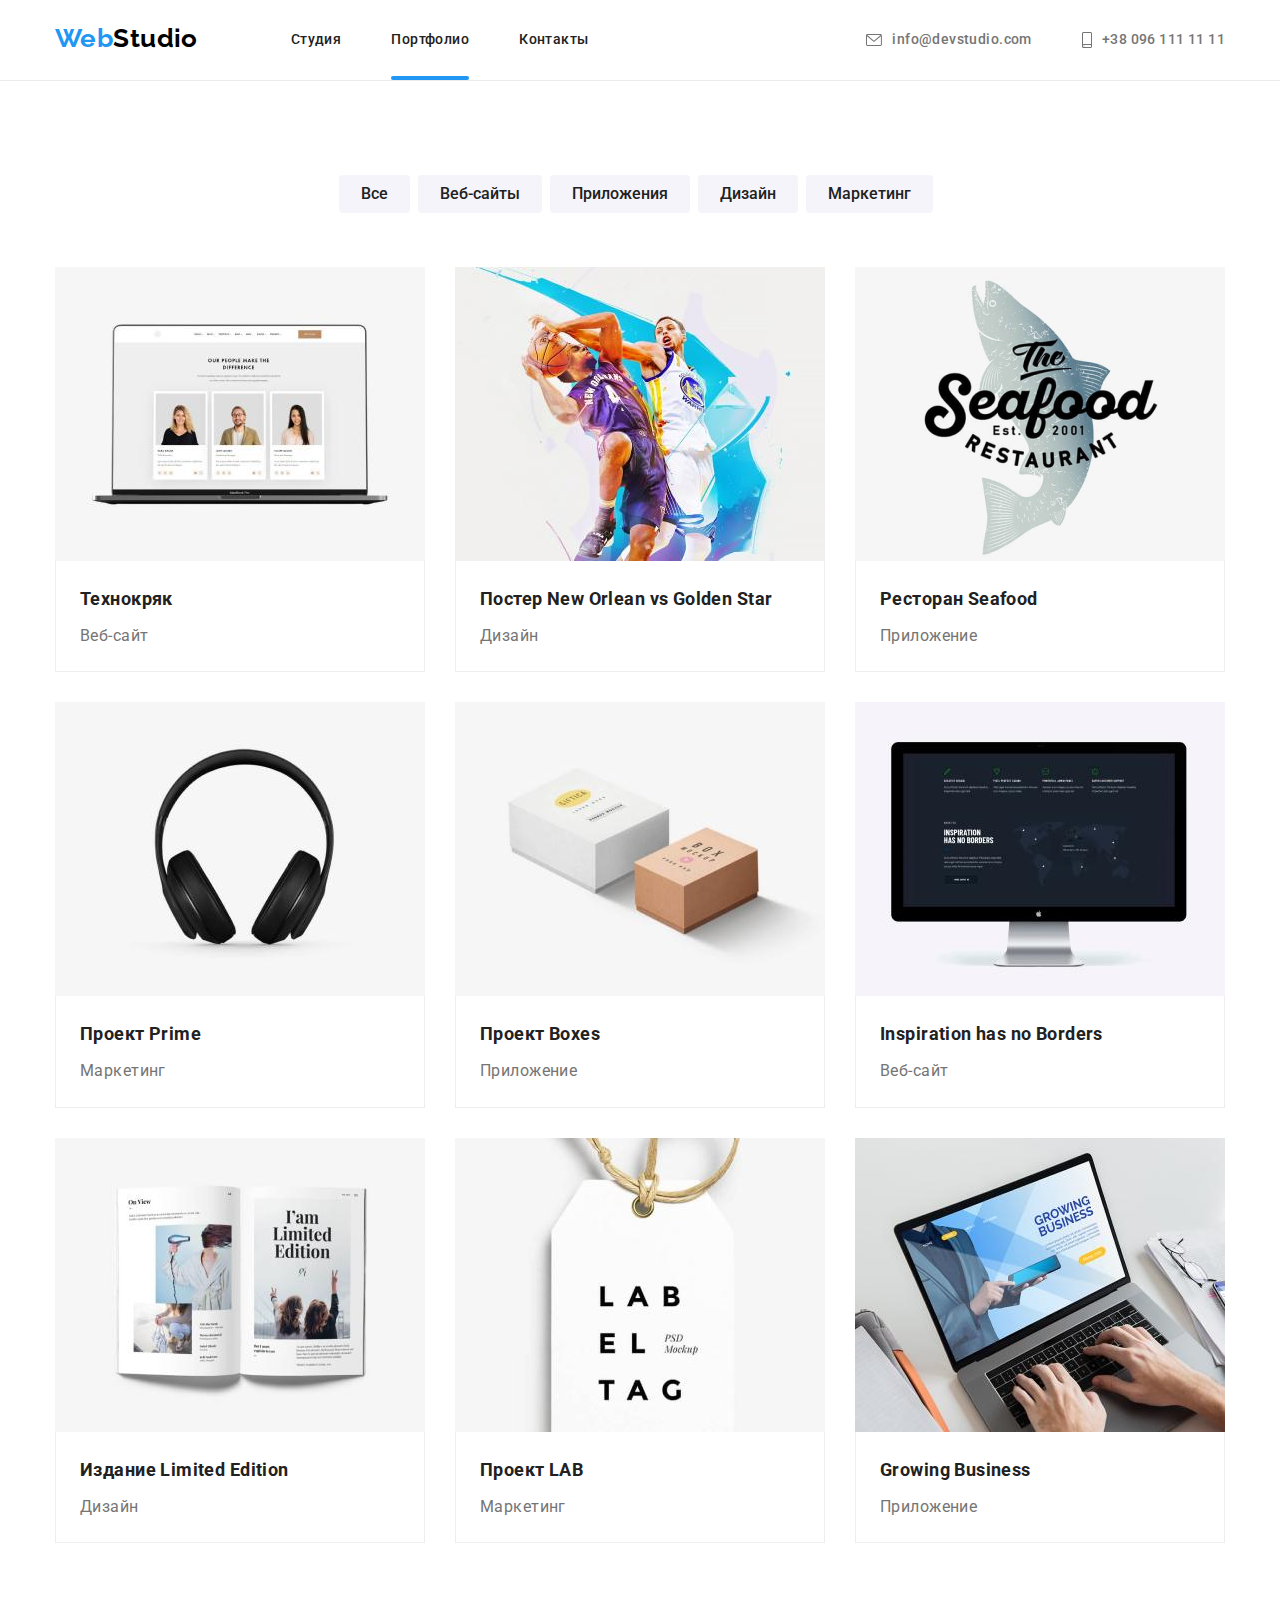
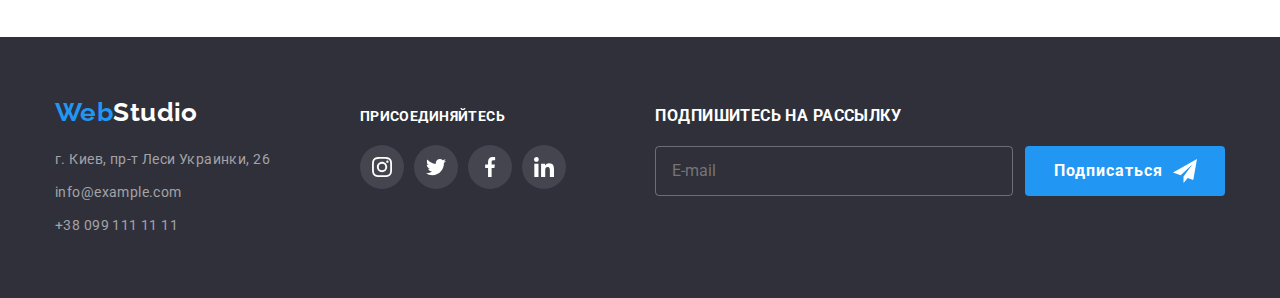
==== portfolio.html @ 9d86557b "файлы с дз 7" ====
<!DOCTYPE html>
<html lang="ru">
<head>
    <meta charset="UTF-8">
    <meta name="viewport" content="width=device-width, initial-scale=1.0">
    <title>Web Studio</title>
    <link
        href="https://fonts.googleapis.com/css2?family=Raleway:wght@700&family=Roboto:wght@400;500;700;900&display=swap"
        rel="stylesheet">
    <link rel="stylesheet" href="./css/modern-normalize.css">
    <link rel="stylesheet" href="./css/main.min.css"> 
</head>
<body>
    <header class="header">
        <div class="container header-container">
            <nav class="header-navigation">
                <a href="./index.html" class="header-logo__web">Web<span class="header-logo__studio">Studio</span></a>
                <ul class="header-nav">
                    <li class="header-nav__item">
                        <a href="./index.html" class="header-nav__link">Студия</a>
                    </li>
                    <li class="header-nav__item">
                        <a href="./portfolio.html" class="header-nav__link active">Портфолио</a>
                    </li>
                    <li class="header-nav__item">
                        <a href="#" class="header-nav__link">Контакты</a>
                    </li>
                </ul>
            </nav>
            <ul class="contacts">
                <li class="contacts__item">
                    <a href="mailto:info@devstudio.com" class="contacts__link">
                        <svg class="contacts__icon-mail" width="16" height="12">
                            <use href="./images/icons.svg#icon-envelope-hover"></use>
                        </svg>
                        info@devstudio.com
                    </a>
                </li>
                <li class="contacts__item">
                    <a href="tel:+380961111111" class="contacts__link">
                        <svg class="contacts__icon-smartphone" width="10" height="16">
                            <use href="./images/icons.svg#icon-smartphone"></use>
                        </svg>
                        +38 096 111 11 11
                    </a>
                </li>  
            </ul>
        </div>
    </header>
    <main>
        <section class="portfolio-section">
            <div class="container">
                <h1 class="visually-hidden">Портфолио</h1>
                <ul class="btn-list">
                    <li class="btn-list__item"><button type="button" class="btn-list__button">Все</button></li>
                    <li class="btn-list__item"><button type="button" class="btn-list__button">Веб-сайты</button></li>
                    <li class="btn-list__item"><button type="button" class="btn-list__button">Приложения</button></li>
                    <li class="btn-list__item"><button type="button" class="btn-list__button">Дизайн</button></li>
                    <li class="btn-list__item"><button type="button" class="btn-list__button">Маркетинг</button></li>
                </ul>
                <ul class="portfolio-list">
                    <li class="portfolio-list__item">
                        <a href="#" class="portfolio-list__link">
                            <div class="portfolio-list__wrap">
                                <img src="./images/tehnokrack.jpg" 
                                alt="Веб-сайт Технокряк"
                                width="370"
                                height="294">
                                <p class="portfolio-list__top-text">Технокряк это современная площадка распространения коронавируса. Компании используют эту платформу для цифрового
                                шпионажа и атак на защищённые сервера конкурентов.</p>
                            </div>
                            <div class="portfolio-list__text-container">
                                <h2 class="portfolio-list__title">Технокряк</h2>
                                <p class="portfolio-list__text">Веб-сайт</p>
                            </div>
                        </a>
                    </li>
                    <li class="portfolio-list__item">
                        <a href="#" class="portfolio-list__link">
                            <div class="portfolio-list__wrap">
                                <img src="./images/poster.jpg" 
                                alt="Постер New Orlean vs Golden Star" 
                                width="370" 
                                height="294">
                                <p class="portfolio-list__top-text">Технокряк это современная площадка распространения коронавируса. Компании используют эту
                                    платформу для цифрового
                                    шпионажа и атак на защищённые сервера конкурентов.</p>
                            </div>
                            <div class="portfolio-list__text-container">
                                <h2 class="portfolio-list__title">Постер New Orlean vs Golden Star</h2>
                                <p class="portfolio-list__text">Дизайн</p>
                            </div>
                        </a>
                    </li>
                    <li class="portfolio-list__item">
                        <a href="#" class="portfolio-list__link">
                            <div class="portfolio-list__wrap">
                                <img src="./images/restaurantseafood.jpg" 
                                alt="Ресторан Seafood" 
                                width="370" 
                                height="294">
                                <p class="portfolio-list__top-text">Технокряк это современная площадка распространения коронавируса. Компании используют эту
                                    платформу для цифрового
                                    шпионажа и атак на защищённые сервера конкурентов.</p>
                            </div>
                            <div class="portfolio-list__text-container">
                                <h2 class="portfolio-list__title">Ресторан Seafood</h2>
                                <p class="portfolio-list__text">Приложение</p>
                            </div>
                        </a>
                    </li>
                    <li class="portfolio-list__item">
                        <a href="#" class="portfolio-list__link">
                            <div class="portfolio-list__wrap">
                                <img src="./images/headset.jpg" 
                                alt="Проект Prime" 
                                width="370" 
                                height="294">
                                <p class="portfolio-list__top-text">Технокряк это современная площадка распространения коронавируса. Компании используют эту
                                    платформу для цифрового
                                    шпионажа и атак на защищённые сервера конкурентов.</p>
                            </div>
                            <div class="portfolio-list__text-container">
                                <h2 class="portfolio-list__title">Проект Prime</h2>
                                <p class="portfolio-list__text">Маркетинг</p>
                            </div>
                        </a>
                    </li>
                    <li class="portfolio-list__item">
                        <a href="#" class="portfolio-list__link">
                            <div class="portfolio-list__wrap">
                                <img src="./images/projectboxes.jpg" 
                                alt="Проект Boxes" 
                                width="370" 
                                height="294">
                                <p class="portfolio-list__top-text">Технокряк это современная площадка распространения коронавируса. Компании используют эту
                                    платформу для цифрового
                                    шпионажа и атак на защищённые сервера конкурентов.</p>
                            </div>
                            <div class="portfolio-list__text-container">
                                <h2 class="portfolio-list__title">Проект Boxes</h2>
                                <p class="portfolio-list__text">Приложение</p>
                            </div>
                        </a>
                    </li>
                    <li class="portfolio-list__item">
                        <a href="#" class="portfolio-list__link">
                            <div class="portfolio-list__wrap">
                                <img src="./images/inspirationhasnoborders.jpg" 
                                alt="Веб-сайт Inspiration has no Borders" 
                                width="370" 
                                height="294">
                                <p class="portfolio-list__top-text">Технокряк это современная площадка распространения коронавируса. Компании используют эту
                                    платформу для цифрового
                                    шпионажа и атак на защищённые сервера конкурентов.</p>
                            </div>
                            <div class="portfolio-list__text-container">
                                <h2 class="portfolio-list__title">Inspiration has no Borders</h2>
                                <p class="portfolio-list__text">Веб-сайт</p>
                            </div>
                        </a>
                    </li>
                    <li class="portfolio-list__item">
                        <a href="#" class="portfolio-list__link">
                            <div class="portfolio-list__wrap">
                                <img src="./images/limitededition.jpg" 
                                alt="Издание Limited Edition" 
                                width="370" 
                                height="294">
                                <p class="portfolio-list__top-text">Технокряк это современная площадка распространения коронавируса. Компании используют эту
                                    платформу для цифрового
                                    шпионажа и атак на защищённые сервера конкурентов.</p>
                            </div>
                            <div class="portfolio-list__text-container">
                                <h2 class="portfolio-list__title">Издание Limited Edition</h2>
                                <p class="portfolio-list__text">Дизайн</p>
                            </div>
                        </a>
                    </li>
                    <li class="portfolio-list__item">
                        <a href="#" class="portfolio-list__link">
                            <div class="portfolio-list__wrap">
                                <img src="./images/projectLAB.jpg" 
                                alt="Проект LAB" 
                                width="370" 
                                height="294">
                                <p class="portfolio-list__top-text">Технокряк это современная площадка распространения коронавируса. Компании используют эту
                                    платформу для цифрового
                                    шпионажа и атак на защищённые сервера конкурентов.</p>
                            </div>
                            <div class="portfolio-list__text-container">
                                <h2 class="portfolio-list__title">Проект LAB</h2>
                                <p class="portfolio-list__text">Маркетинг</p>
                            </div>
                        </a>
                    </li>
                    <li class="portfolio-list__item">
                        <a href="#" class="portfolio-list__link">
                            <div class="portfolio-list__wrap">
                                <img src="./images/growingbuisness.jpg" 
                                alt="Приложение Growing Business" 
                                width="370" 
                                height="294">
                                <p class="portfolio-list__top-text">Технокряк это современная площадка распространения коронавируса. Компании используют эту
                                    платформу для цифрового
                                    шпионажа и атак на защищённые сервера конкурентов.</p>
                            </div>
                            <div class="portfolio-list__text-container">
                                <h2 class="portfolio-list__title">Growing Business</h2>
                                <p class="portfolio-list__text">Приложение</p>
                            </div>
                        </a>
                    </li>
                </ul>
            </div>
        </section>
    </main>
    <footer class="footer">
        <div class="container footer-container-main">
            <div class="footer-container">  
                <a href="./index.html" class="footer-logo__web">Web<span class="footer-logo__studio">Studio</span></a>
                <address>
                    <ul class="footer-list address-list">
                        <li class="address-list__item"><a href="#" class="address-list__link">г. Киев, пр-т Леси Украинки, 26</a></li>
                        <li class="address-list__item"><a href="mailto:info@example.com" class="address-list__link">info@example.com</a></li>
                        <li class="address-list__item"><a href="tel:+380991111111" class="address-list__link">+38 099 111 11 11</a></li>
                    </ul>
                </address>
            </div>
            <div class="join-container">
                <h2 class="join-container__title">ПРИСОЕДИНЯЙТЕСЬ</h2>
                <ul class="join-container__list join-list">
                    <li class="join-list__item">
                        <a href="#" class="join-list__link">
                        <svg class="join-list__icon" width="20" height="20">
                            <use href="./images/icons.svg#icon-instagram"></use>
                        </svg>
                        </a>
                    </li>
                    <li class="join-list__item">
                        <a href="#" class="join-list__link">
                            <svg class="join-list__icon" width="20" height="20">
                                <use href="./images/icons.svg#icon-twitter"></use>
                            </svg>
                        </a>
                    </li>
                    <li class="join-list__item">
                        <a href="#" class="join-list__link">
                            <svg class="join-list__icon" width="20" height="20">
                                <use href="./images/icons.svg#icon-facebook"></use>
                            </svg>
                        </a>
                    </li>
                    <li class="join-list__item">
                        <a href="#" class="join-list__link">
                            <svg class="join-list__icon" width="20" height="20">
                                <use href="./images/icons.svg#icon-linkedin"></use>
                            </svg>
                        </a>
                    </li>
                </ul>
            </div>
            <div class="subscribe-container">
                <h3 class="subscribe-container__text">Подпишитесь на рассылку</h3>
                <div class="subscribe-container__form">
                    <form
                    action="#"
                    class="subscribe-form""
                    >
                        <label for="follow"></label>
                        <input type="text"
                        class="subscribe-form__input"
                        id="follow"
                        placeholder="E-mail"
                        />
                        <button type="submit" class="subscribe-form__button">Подписаться
                            <svg class="subscribe-form__icon" width="24" height="24">
                                <use href="./images/icons.svg#icon-send"></use>
                            </svg>
                        </button>
                    </form>
                </div>
            </div>
        </div>
    </footer>
</body>
</html>
---- css/main.min.css ----
h1,h2,h3,h4,h5,h6,p{margin:0}ul{list-style:none;padding-left:0;margin:0}img{display:block;max-width:100%}button{cursor:pointer;font-family:inherit}body{max-width:1600px;font-family:"Roboto", sans-serif;font-size:14px;background-color:var(--background-color);color:var(--text-color);letter-spacing:0.03em}.container{width:1200px;margin-left:auto;margin-right:auto;padding-right:15px;padding-left:15px}:root{--text-color: #212121;--logo-color: #2196f3;--nav-hover-color: #2196f3;--title-color: #ffffff;--background-color: #ffffff;--our-team-background-color: #f5f4fa;--contacts-color: #757575;--headerlogo-color: #000000;--hero-background-color: #2f303a;--button-background-color: #2196f3;--button-color: #ffffff;--portfolio-text-color: #757575;--footer-background-color: #2f303a;--footer-logo-color: #ffffff;--address-footer-color: #ffffff90;--address-item-footer-color: #ffffff;--portfolio-button-background-color: #f5f4fa}.visually-hidden{position:absolute;white-space:nowrap;width:1px;height:1px;overflow:hidden;border:0;padding:0;clip:rect(0 0 0 0);clip-path:inset(50%);margin:-1px}.section{padding-top:94px;padding-bottom:94px}.feature-correct-section{padding-bottom:0}.team-correct-section{background-color:var(--our-team-background-color)}.header{border-bottom:1px solid #ececec}.header-container{align-items:center;display:flex;justify-content:space-between}.header-navigation{display:flex}.header-logo__web{padding:24px 0 25px 0;font-family:Raleway;font-weight:700;font-size:26px;line-height:1.15;color:var(--logo-color);text-decoration:none}.header-logo__studio{color:var(--headerlogo-color)}.header-nav{margin-left:93px;display:flex;font-weight:500;line-height:1.1}.header-nav__item:not(:last-child){margin-right:50px}.header-nav__link{position:relative;transition:color 250ms cubic-bezier(0.4, 0, 0.2, 1);display:block;padding-top:32px;padding-bottom:32px;text-decoration:none;color:var(--text-color)}.header-nav__link:hover,.header-nav__link:focus{color:var(--nav-hover-color)}.active::after{content:"";width:100%;height:4px;background-color:var(--nav-hover-color);border-radius:2px;position:absolute;bottom:0;left:0}.contacts{display:flex;font-weight:500;line-height:1.1;color:var(--contacts-color)}.contacts__item{display:flex;justify-content:center;align-items:center}.contacts__item:nth-last-child(2n){margin-right:50px}.contacts__link{transition:color 250ms cubic-bezier(0.4, 0, 0.2, 1);display:flex;justify-content:center;align-items:center;font-weight:500;line-height:1.1;color:var(--contacts-color);text-decoration:none;padding-top:32px;padding-bottom:32px}.contacts__link:hover,.contacts__link:focus{color:var(--logo-color)}.contacts__link:hover .contacts__icon-mail,.contacts__link:focus .contacts__icon-mail{fill:var(--button-background-color)}.contacts__link:hover .contacts__icon-smartphone,.contacts__link:focus .contacts__icon-smartphone{fill:var(--button-background-color)}.contacts__icon-mail,.contacts__icon-smartphone{margin-right:10px;fill:var(--contacts-color);transition:fill 250ms cubic-bezier(0.4, 0, 0.2, 1)}.hero-section{padding-top:200px;padding-bottom:200px;background-color:var(--hero-background-color);letter-spacing:0.06em;margin-left:auto;margin-right:auto;max-width:1600px;min-height:600px;background-image:linear-gradient(to right, rgba(47,48,58,0.4), rgba(47,48,58,0.4)),url(../images/titleimg.jpg);background-repeat:no-repeat;background-size:cover;background-position:center}.hero{display:flex;flex-direction:column;align-items:center}.hero__title{padding-right:252px;padding-left:252px;text-align:center;font-weight:900;font-size:44px;line-height:1.36;text-transform:uppercase;color:var(--title-color)}.hero__button{transition:box-shadow 250ms cubic-bezier(0.4, 0, 0.2, 1),transform 250ms cubic-bezier(0.4, 0, 0.2, 1);padding:10px 32px;border-radius:4px;border-style:none;margin-top:30px;font-weight:bold;font-size:16px;line-height:1.9;background-color:var(--button-background-color);color:var(--button-color)}.hero__button:hover,.hero__button:focus{box-shadow:0px 4px 4px rgba(0,0,0,0.15);transform:scale(1.02)}.feature{display:flex}.feature__item{margin-right:30px;width:100%}.feature__item:last-child{margin-right:0}.feature__icon-container{background-color:#f5f4fa;border-radius:4px;margin-bottom:30px;height:120px;width:270px;display:flex;justify-content:center;align-items:center}.feature__title{font-weight:bold;line-height:1.1;margin-bottom:10px}.feature__text{line-height:1.71;color:var(--contacts-color)}.employment__title{margin-bottom:50px;text-align:center;font-weight:bold;font-size:36px;line-height:1.2}.employment__list{display:flex}.employment__item{position:relative;margin-right:30px}.employment__item:last-child{margin-right:0}.employment__text{position:absolute;bottom:0;left:0;width:100%;min-height:70px;padding:27px 0;font-weight:bold;line-height:1.14;text-align:center;text-transform:uppercase;background-color:rgba(47,48,58,0.8);color:var(--title-color)}.team__title{text-align:center;margin-bottom:50px;font-weight:bold;font-size:36px;line-height:1.2}.team__list{display:flex}.team__item{text-align:center;margin-right:30px;background-color:var(--background-color);box-shadow:0px 1px 3px rgba(0,0,0,0.12),0px 1px 1px rgba(0,0,0,0.14),0px 2px 1px rgba(0,0,0,0.2);border-radius:0px 0px 4px 4px}.team__item:last-child{margin-right:0}.team__subtitle{margin-top:30px;margin-bottom:10px;font-weight:500;font-size:16px;line-height:1.2}.team__text{margin-bottom:16px;font-size:16px;line-height:1.2;color:var(--contacts-color)}.team__social{margin-bottom:30px}.social-list{display:flex;justify-content:center;align-items:center}.social-list__item{display:flex;width:44px;height:44px;margin-right:10px}.social-list__item:last-child{margin-right:10px}.social-list__link{transition:background-color 250ms cubic-bezier(0.4, 0, 0.2, 1);display:flex;justify-content:center;align-items:center;background-color:var(--background-color);border-radius:50%;width:100%;width:100%}.social-list__link:hover,.social-list__link:focus{background-color:#2196f3}.social-list__link:hover .social-list__icon,.social-list__link:focus .social-list__icon{fill:var(--background-color)}.social-list__icon{transition:fill 250ms cubic-bezier(0.4, 0, 0.2, 1);fill:#afb1b8}.clients__title{font-weight:bold;font-size:36px;line-height:1.17;text-align:center;color:var(--text-color);margin-bottom:50px}.clients__list{display:flex;justify-content:center;align-items:center}.clients__item{margin-right:30px;width:170px;height:92px;display:flex}.clients__item:last-child{margin-right:0}.clients__link{transition:border-color 250ms cubic-bezier(0.4, 0, 0.2, 1);display:flex;justify-content:center;align-items:center;width:100%;height:100%;border:1px solid #afb1b8;border-radius:4px}.clients__link:hover,.clients__link:focus{border-color:#2196f3}.clients__link:hover .clients__icon,.clients__link:focus .clients__icon{fill:#2196f3}.clients__icon{transition:fill 250ms cubic-bezier(0.4, 0, 0.2, 1);fill:#afb1b8}.footer-container-main{display:flex;align-items:baseline;justify-content:space-between}.footer-container{display:flex;flex-direction:column}.footer{padding-top:60px;padding-bottom:60px;background-color:var(--footer-background-color)}.footer-logo__web{font-family:Raleway;font-weight:bold;font-size:26px;line-height:1.2;color:var(--button-background-color);text-decoration:none}.footer-logo__studio{color:var(--button-color)}.address-list__link{transition:color 250ms cubic-bezier(0.4, 0, 0.2, 1);font-style:normal;line-height:1.7;color:var(--address-footer-color);text-decoration:none}.address-list__link:hover,.address-list__link:focus{color:var(--address-item-footer-color)}.footer-list{margin-top:20px}.address-list__item{margin-bottom:9px}.address-list__item:last-child{margin-bottom:0}.join-container{display:flex;justify-content:center;flex-direction:column}.join-container__title{font-weight:700;font-size:14px;line-height:1.14;color:var(--background-color)}.join-container__list{display:flex;justify-content:center;align-items:center;margin-top:20px}.join-list__item{display:flex;margin-right:10px;width:44px;height:44px}.join-list__item:last-child{margin-right:0px}.join-list__link{transition:background-color 250ms cubic-bezier(0.4, 0, 0.2, 1);display:flex;justify-content:center;align-items:center;width:100%;height:100%;background-color:rgba(255,255,255,0.1);border-radius:50%}.join-list__link:hover,.join-list__link:focus{background-color:#2196f3}.join-list__icon{fill:var(--background-color)}.subscribe-container__form{display:flex}.subscribe-form{display:flex;justify-content:center;align-items:center}.subscribe-container__text{margin-bottom:20px;line-height:1.14;text-transform:uppercase;color:var(--button-color)}.subscribe-form__input{width:358px;height:50px;padding:15px 16px;background-color:transparent;border:1px solid rgba(255,255,255,0.3);border-radius:4px;outline:none;font-size:16px;line-height:1.25;color:rgba(255,255,255,0.6)}.subscribe-form__button{display:flex;align-items:center;margin-left:12px;padding:10px 28px 10px 29px;background-color:var(--button-background-color);color:var(--button-color);border-radius:4px;border:none;text-align:center;font-weight:700;font-size:16px;line-height:1.87;letter-spacing:0.06em;transition:box-shadow 250ms cubic-bezier(0.4, 0, 0.2, 1),transform 250ms cubic-bezier(0.4, 0, 0.2, 1)}.subscribe-form__button:hover,.subscribe-form__button:focus{box-shadow:0px 4px 4px rgba(0,0,0,0.15);transform:scale(1.02)}.subscribe-form__icon{margin-left:10px;fill:var(--button-color)}.portfolio-section{padding-top:94px;padding-bottom:94px}.btn-list{display:flex;flex-wrap:wrap;justify-content:center;margin-bottom:54px;font-weight:500;font-size:16px;line-height:1.6}.btn-list__item>.btn-list__button{padding:6px 22px;margin-right:8px;font-weight:500;font-size:16px;line-height:1.62;text-align:center;color:var(--text-color);background-color:var(--portfolio-button-background-color);border-radius:4px;border-style:none;cursor:pointer}.btn-list__button{transition:background-color 250ms cubic-bezier(0.4, 0, 0.2, 1),color 250ms cubic-bezier(0.4, 0, 0.2, 1),box-shadow 250ms cubic-bezier(0.4, 0, 0.2, 1)}.btn-list__button:hover,.btn-list__button:focus{background-color:var(--button-background-color);color:var(--button-color);box-shadow:0px 3px 1px rgba(0,0,0,0.1),0px 1px 2px rgba(0,0,0,0.08),0px 2px 2px rgba(0,0,0,0.12)}.portfolio-list{display:flex;flex-wrap:wrap}.portfolio-list__item{margin-right:30px;margin-bottom:30px}.portfolio-list__item:last-child{margin-right:0}.portfolio-list__item:nth-child(3n){margin-right:0}.portfolio-list__item:nth-last-child(-n+3){margin-bottom:0}.portfolio-list__item:hover .portfolio-list__top-text{transform:translateY(0)}.portfolio-list__link{transition:box-shadow 250ms cubic-bezier(0.4, 0, 0.2, 1);display:block;text-decoration:none}.portfolio-list__link:hover,.portfolio-list__link:focus{box-shadow:0px 1px 1px rgba(0,0,0,0.12),0px 4px 4px rgba(0,0,0,0.06),1px 4px 6px rgba(0,0,0,0.16)}.portfolio-list__wrap{position:relative;overflow:hidden}.portfolio-list__top-text{position:absolute;transition:transform 250ms cubic-bezier(0.4, 0, 0.2, 1);transform:translateY(101%);top:0;left:0;padding:63px 24px;height:100%;background-color:rgba(33,150,243,0.9);font-size:18px;line-height:1.55;color:var(--title-color)}.portfolio-list__top-text:hover,.portfolio-list__top-text:focus{opacity:1}.portfolio-list__text-container{padding:20px 24px;border-bottom:1px solid #eeeeee;border-left:1px solid #eeeeee;border-right:1px solid #eeeeee}.portfolio-list__title{margin-bottom:4px;font-weight:bold;font-size:18px;line-height:2;color:var(--text-color)}.portfolio-list__text{font-size:16px;line-height:1.9;color:var(--portfolio-text-color)}.backdrop{position:fixed;top:0;left:0;transition:opacity 500ms linear, visibility 500ms linear;width:100vw;height:100vh;background-color:rgba(0,0,0,0.2)}.backdrop.is-hidden .modal{transform:rotate(70deg);transition:transform 500ms linear}.modal{position:absolute;top:50%;left:50%;transform-origin:bottom left;transform:translate(-50%, -50%);width:528px;min-height:581px;background-color:var(--background-color);box-shadow:0px 1px 3px rgba(0,0,0,0.12),0px 1px 1px rgba(0,0,0,0.14),0px 2px 1px rgba(0,0,0,0.2);border-radius:4px;transition:transform 500ms;padding:40px;display:flex;flex-direction:column;align-content:center}.modal__close{position:absolute;top:8px;right:8px;width:30px;height:30px;background-color:transparent;border:1px solid rgba(0,0,0,0.1);border-radius:50%;display:flex;align-items:center;justify-content:center;cursor:pointer;transition:fill 250ms cubic-bezier(0.4, 0, 0.2, 1)}.modal__close:focus,.modal__close :hover{fill:var(--button-background-color)}.is-hidden{visibility:101%;opacity:0;pointer-events:none}.modal__title{margin-bottom:12px;font-weight:bold;font-size:20px;line-height:1.15;text-align:center;color:var(--text-color)}.modal-form__field{margin-bottom:10px}.modal-form__input{padding-left:42px;width:448px;height:40px;border:1px solid rgba(33,33,33,0.2);border-radius:4px;outline:none;transition:fill 250ms cubic-bezier(0.4, 0, 0.2, 1),border-color 250ms cubic-bezier(0.4, 0, 0.2, 1);line-height:1.14;letter-spacing:0.01em;color:rgba(117,117,117,0.5)}.modal-form__input:focus{border-color:var(--button-background-color)}.modal-form__input:focus+.modal-form__icon{fill:var(--button-background-color)}.modal-form__wrap{position:relative}.modal-form__icon{position:absolute;top:50%;left:12px;transform:translateY(-50%)}.modal-form__label{display:block;margin-bottom:4px;font-size:12px;line-height:1,16;letter-spacing:0.01em;color:var(--contacts-color)}.modal-form__text{width:100%;height:120px;padding:12px 16px;outline:none;font-size:12px;line-height:1,16;letter-spacing:0.01em;color:var(--contacts-color);background-color:transparent;border:1px solid rgba(33,33,33,0.2);border-radius:4px;transition:border-color 250ms cubic-bezier(0.4, 0, 0.2, 1);resize:none}.modal-form__text:focus{border-color:var(--button-background-color)}.checkbox{position:relative;padding:0}.checkbox__policy{line-height:1.71;color:var(--contacts-color);display:flex;align-items:baseline;justify-content:center}.checkbox__item{width:16px;height:15px;border:2px solid #212121;border-radius:2px;display:block;margin-right:8px;margin-top:20px;transition:background-color 250ms cubic-bezier(0.4, 0, 0.2, 1),border 250ms cubic-bezier(0.4, 0, 0.2, 1)}.checkbox__link{line-height:1.71;text-decoration-line:underline;color:var(--nav-hover-color)}.checkbox__icon{position:absolute;top:23px;left:17px;fill:var(--background-color)}.checkbox__input:checked+.checkbox__policy .checkbox__item{background-color:var(--button-background-color);border:none}.modal__button{display:block;font-weight:700;font-size:16px;line-height:1.87;letter-spacing:0.06em;color:var(--button-color);background-color:var(--button-background-color);border-radius:4px;border:none;padding:10px 56px;cursor:pointer;margin:30px auto 0 auto;transition:box-shadow 250ms cubic-bezier(0.4, 0, 0.2, 1)}.modal__button:hover,.modal__button:focus{box-shadow:0px 4px 4px rgba(0,0,0,0.15)}
/*# sourceMappingURL=main.min.css.map */
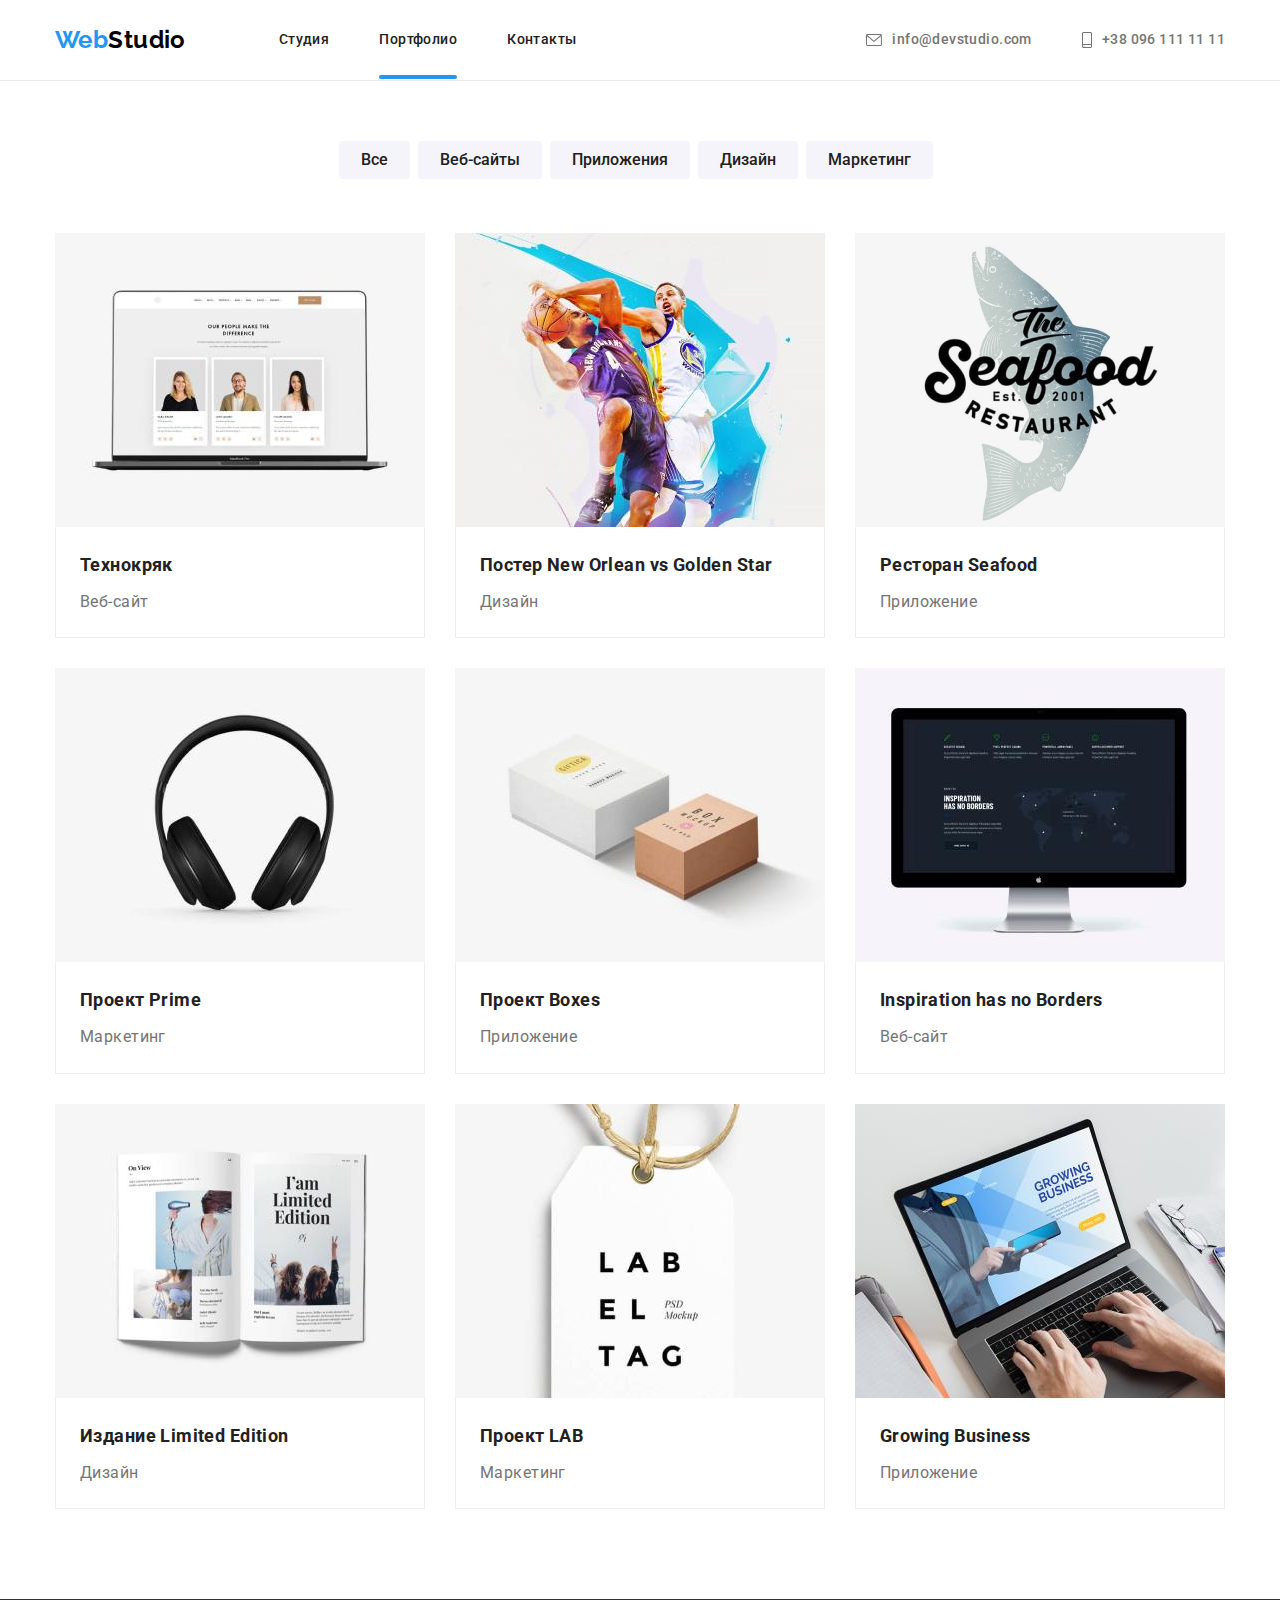
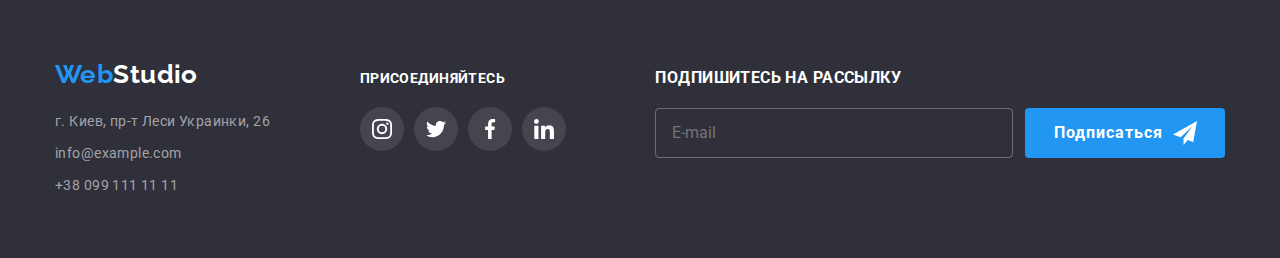
==== commit 3172591c: "Доделаная дз8" ====
--- a/portfolio.html
+++ b/portfolio.html
@@ -15,7 +15,64 @@
         <div class="container header-container">
             <nav class="header-navigation">
                 <a href="./index.html" class="header-logo__web">Web<span class="header-logo__studio">Studio</span></a>
-                <ul class="header-nav">
+                <div class="header-menu">
+                    <button type="button" class="header-menu__hidden header-menu__button-open" data-menu-open>
+                        <svg class="header-navigation__icon" width="24" height="16">
+                            <use href="./images/icons.svg#icon-menu"></use>
+                        </svg>
+                    </button>
+                </div>
+                <div class="menu header-menu__hidden is-hidden" data-menu>
+                    <div class="container">
+                        <div class="menu-top">
+                            <button type="button" class="menu__button-close" data-menu-close>
+                                <svg class="menu__icon" width="19" height="19">
+                                    <use href="./images/icons.svg#icon-close"></use>
+                                </svg>
+                            </button>
+                            <ul class="menu-list">
+                                <li class="menu-list__item">
+                                    <a href="./index.html" class="menu-list__link">Студия</a>
+                                </li>
+                                <li class="menu-list__item">
+                                    <a href="./portfolio.html" class="menu-list__link active-link">Портфолио</a>
+                                </li>
+                                <li class="menu-list__item">
+                                    <a href="#" class="menu-list__link">Контакты</a>
+                                </li>
+                            </ul>
+                        </div>
+                        <div class="menu-bottom">
+                            <ul class="menu-contacts-list">
+                                <li class="menu-contacts-list__item">
+                                    <a href="tel:+380961111111" class="menu-contacts-list__link">
+                                        +38 096 111 11 11
+                                    </a>
+                                </li>
+                                <li class="menu-contacts-list__item">
+                                    <a href="mailto:info@devstudio.com" class="menu-contacts-list__link-mail">
+                                        info@devstudio.com
+                                    </a>
+                                </li>  
+                            </ul>
+                            <ul class="menu-social-list">
+                                <li class="menu-social-list__item">
+                                    <a href="#" class="menu-social-list__link">Instagram</a>
+                                </li>
+                                <li class="menu-social-list__item">
+                                    <a href="#" class="menu-social-list__link">Twitter</a>
+                                </li>
+                                <li class="menu-social-list__item">
+                                    <a href="#" class="menu-social-list__link">Facebook</a>
+                                </li>
+                                <li class="menu-social-list__item">
+                                    <a href="#" class="menu-social-list__link">LinkedIn</a>
+                                </li>
+                            </ul>
+                        </div>
+                    </div>
+                </div>
+                <ul class="header-nav hidden-header">
                     <li class="header-nav__item">
                         <a href="./index.html" class="header-nav__link">Студия</a>
                     </li>
@@ -27,7 +84,7 @@
                     </li>
                 </ul>
             </nav>
-            <ul class="contacts">
+            <ul class="contacts hidden-header">
                 <li class="contacts__item">
                     <a href="mailto:info@devstudio.com" class="contacts__link">
                         <svg class="contacts__icon-mail" width="16" height="12">
@@ -62,10 +119,27 @@
                     <li class="portfolio-list__item">
                         <a href="#" class="portfolio-list__link">
                             <div class="portfolio-list__wrap">
-                                <img src="./images/tehnokrack.jpg" 
-                                alt="Веб-сайт Технокряк"
-                                width="370"
-                                height="294">
+                                <picture>
+                                    <source
+                                        srcset="./images/tehnokrack.jpg 1x,
+                                                ./images/tehnokrack2x.jpg 2x"
+                                        media="(min-width: 1200px)"
+                                    >
+                                    <source
+                                        srcset="./images/tehnokracktab.jpg 1x,
+                                                ./images/tehnokracktab2x.jpg 2x"
+                                        media="(min-width: 768px)"
+                                    >
+                                    <source
+                                        srcset="./images/tehnokrackmb.jpg 1x,
+                                                ./images/tehnokrackmb2x.jpg 2x"
+                                        media="(min-width: 320px)"
+                                    >
+                                    <img 
+                                        src="./images/tehnokrack.jpg" 
+                                        alt="Веб-сайт Технокряк" 
+                                    >
+                                </picture>
                                 <p class="portfolio-list__top-text">Технокряк это современная площадка распространения коронавируса. Компании используют эту платформу для цифрового
                                 шпионажа и атак на защищённые сервера конкурентов.</p>
                             </div>
@@ -78,10 +152,27 @@
                     <li class="portfolio-list__item">
                         <a href="#" class="portfolio-list__link">
                             <div class="portfolio-list__wrap">
-                                <img src="./images/poster.jpg" 
-                                alt="Постер New Orlean vs Golden Star" 
-                                width="370" 
-                                height="294">
+                                <picture>
+                                    <source
+                                        srcset="./images/poster.jpg 1x,
+                                                ./images/poster2x.jpg 2x"
+                                        media="(min-width: 1200px)"
+                                    >
+                                    <source
+                                        srcset="./images/postertab.jpg 1x,
+                                                ./images/postertab2x.jpg 2x"
+                                        media="(min-width: 768px)"
+                                    >
+                                    <source
+                                        srcset="./images/postermb.jpg 1x,
+                                                ./images/postermb2x.jpg 2x"
+                                        media="(min-width: 320px)"
+                                    >
+                                    <img 
+                                        src="./images/poster.jpg" 
+                                        alt="Постер New Orlean vs Golden Star" 
+                                    >
+                                </picture>
                                 <p class="portfolio-list__top-text">Технокряк это современная площадка распространения коронавируса. Компании используют эту
                                     платформу для цифрового
                                     шпионажа и атак на защищённые сервера конкурентов.</p>
@@ -95,10 +186,27 @@
                     <li class="portfolio-list__item">
                         <a href="#" class="portfolio-list__link">
                             <div class="portfolio-list__wrap">
-                                <img src="./images/restaurantseafood.jpg" 
-                                alt="Ресторан Seafood" 
-                                width="370" 
-                                height="294">
+                                <picture>
+                                    <source
+                                        srcset="./images/restaurantseafood.jpg 1x,
+                                        ./images/restaurantseafood2x.jpg 2x"
+                                        media="(min-width: 1200px)"
+                                    >
+                                    <source
+                                        srcset="./images/restaurantseafoodtab.jpg 1x,
+                                        ./images/restaurantseafoodtab2x.jpg 2x"
+                                        media="(min-width: 768px)"
+                                    >
+                                    <source
+                                        srcset="./images/restaurantseafoodmb.jpg 1x,
+                                        ./images/restaurantseafoodmb2x.jpg 2x"
+                                        media="(min-width: 320px)"
+                                    >
+                                    <img 
+                                        src="./images/restaurantseafood.jpg" 
+                                        alt="Ресторан Seafood" 
+                                    >
+                                </picture>
                                 <p class="portfolio-list__top-text">Технокряк это современная площадка распространения коронавируса. Компании используют эту
                                     платформу для цифрового
                                     шпионажа и атак на защищённые сервера конкурентов.</p>
@@ -112,10 +220,27 @@
                     <li class="portfolio-list__item">
                         <a href="#" class="portfolio-list__link">
                             <div class="portfolio-list__wrap">
-                                <img src="./images/headset.jpg" 
-                                alt="Проект Prime" 
-                                width="370" 
-                                height="294">
+                                <picture>
+                                    <source
+                                        srcset="./images/headset.jpg 1x,
+                                        ./images/headset2x.jpg 2x"
+                                        media="(min-width: 1200px)"
+                                    >
+                                    <source
+                                        srcset="./images/headsettab.jpg 1x,
+                                        ./images/headsettab2x.jpg 2x"
+                                        media="(min-width: 768px)"
+                                    >
+                                    <source
+                                        srcset="./images/headsetmb.jpg 1x,
+                                        ./images/headsetmb2x.jpg 2x"
+                                        media="(min-width: 320px)"
+                                    >
+                                    <img 
+                                        src="./images/headset.jpg" 
+                                        alt="Проект Prime" 
+                                    >
+                                </picture>
                                 <p class="portfolio-list__top-text">Технокряк это современная площадка распространения коронавируса. Компании используют эту
                                     платформу для цифрового
                                     шпионажа и атак на защищённые сервера конкурентов.</p>
@@ -129,10 +254,27 @@
                     <li class="portfolio-list__item">
                         <a href="#" class="portfolio-list__link">
                             <div class="portfolio-list__wrap">
-                                <img src="./images/projectboxes.jpg" 
-                                alt="Проект Boxes" 
-                                width="370" 
-                                height="294">
+                                <picture>
+                                    <source
+                                        srcset="./images/projectboxes.jpg 1x,
+                                        ./images/projectboxes2x.jpg 2x"
+                                        media="(min-width: 1200px)"
+                                    >
+                                    <source
+                                        srcset="./images/projectboxestab.jpg 1x,
+                                        ./images/projectboxestab2x.jpg 2x"
+                                        media="(min-width: 768px)"
+                                    >
+                                    <source
+                                        srcset="./images/projectboxesmb.jpg 1x,
+                                        ./images/projectboxesmb2x.jpg 2x"
+                                        media="(min-width: 320px)"
+                                    >
+                                    <img 
+                                        src="./images/projectboxes.jpg" 
+                                        alt="Проект Boxes" 
+                                    >
+                                </picture>
                                 <p class="portfolio-list__top-text">Технокряк это современная площадка распространения коронавируса. Компании используют эту
                                     платформу для цифрового
                                     шпионажа и атак на защищённые сервера конкурентов.</p>
@@ -146,10 +288,27 @@
                     <li class="portfolio-list__item">
                         <a href="#" class="portfolio-list__link">
                             <div class="portfolio-list__wrap">
-                                <img src="./images/inspirationhasnoborders.jpg" 
-                                alt="Веб-сайт Inspiration has no Borders" 
-                                width="370" 
-                                height="294">
+                                <picture>
+                                    <source
+                                        srcset="./images/inspirationhasnoborders.jpg 1x,
+                                        ./images/inspirationhasnoborders2x.jpg 2x"
+                                        media="(min-width: 1200px)"
+                                    >
+                                    <source
+                                        srcset="../images/inspirationhasnoborderstab.jpg 1x,
+                                        ./images/inspirationhasnoborderstab2x.jpg 2x"
+                                        media="(min-width: 768px)"
+                                    >
+                                    <source
+                                        srcset="./images/inspirationhasnobordersmb.jpg 1x,
+                                        ./images/inspirationhasnobordersmb2x.jpg 2x"
+                                        media="(min-width: 320px)"
+                                    >
+                                    <img 
+                                        src="./images/inspirationhasnoborders.jpg" 
+                                        alt="Веб-сайт Inspiration has no Borders" 
+                                    >
+                                </picture>
                                 <p class="portfolio-list__top-text">Технокряк это современная площадка распространения коронавируса. Компании используют эту
                                     платформу для цифрового
                                     шпионажа и атак на защищённые сервера конкурентов.</p>
@@ -163,10 +322,27 @@
                     <li class="portfolio-list__item">
                         <a href="#" class="portfolio-list__link">
                             <div class="portfolio-list__wrap">
-                                <img src="./images/limitededition.jpg" 
-                                alt="Издание Limited Edition" 
-                                width="370" 
-                                height="294">
+                                <picture>
+                                    <source
+                                        srcset="./images/limitededition.jpg 1x,
+                                        ./images/limitededition2x.jpg 2x"
+                                        media="(min-width: 1200px)"
+                                    >
+                                    <source
+                                        srcset="./images/limitededitiontab.jpg 1x,
+                                        ./images/limitededitiontab2x.jpg 2x"
+                                        media="(min-width: 768px)"
+                                    >
+                                    <source
+                                        srcset="./images/limitededitionmb.jpg 1x,
+                                        ./images/limitededitionmb2x.jpg 2x"
+                                        media="(min-width: 320px)"
+                                    >
+                                    <img 
+                                        src="./images/limitededition.jpg" 
+                                        alt="Издание Limited Edition" 
+                                    >
+                                </picture>
                                 <p class="portfolio-list__top-text">Технокряк это современная площадка распространения коронавируса. Компании используют эту
                                     платформу для цифрового
                                     шпионажа и атак на защищённые сервера конкурентов.</p>
@@ -180,10 +356,27 @@
                     <li class="portfolio-list__item">
                         <a href="#" class="portfolio-list__link">
                             <div class="portfolio-list__wrap">
-                                <img src="./images/projectLAB.jpg" 
-                                alt="Проект LAB" 
-                                width="370" 
-                                height="294">
+                                <picture>
+                                    <source
+                                        srcset="./images/projectLAB.jpg 1x,
+                                        ./images/projectLAB2x.jpg 2x"
+                                        media="(min-width: 1200px)"
+                                    >
+                                    <source
+                                        srcset="./images/projectLABtab.jpg 1x,
+                                        ./images/projectLABtab2x.jpg 2x"
+                                        media="(min-width: 768px)"
+                                    >
+                                    <source
+                                        srcset="./images/projectLABmb.jpg 1x,
+                                        ./images/projectLABmb2x.jpg 2x"
+                                        media="(min-width: 320px)"
+                                    >
+                                    <img 
+                                        src="./images/projectLAB.jpg" 
+                                        alt="Проект LAB" 
+                                    >
+                                </picture>
                                 <p class="portfolio-list__top-text">Технокряк это современная площадка распространения коронавируса. Компании используют эту
                                     платформу для цифрового
                                     шпионажа и атак на защищённые сервера конкурентов.</p>
@@ -197,10 +390,27 @@
                     <li class="portfolio-list__item">
                         <a href="#" class="portfolio-list__link">
                             <div class="portfolio-list__wrap">
-                                <img src="./images/growingbuisness.jpg" 
-                                alt="Приложение Growing Business" 
-                                width="370" 
-                                height="294">
+                                <picture>
+                                    <source
+                                        srcset="./images/growingbuisness.jpg 1x,
+                                        ./images/growingbuisness2x.jpg 2x"
+                                        media="(min-width: 1200px)"
+                                    >
+                                    <source
+                                        srcset="./images/growingbuisnesstab.jpg 1x,
+                                        ./images/growingbuisnesstab2x.jpg 2x"
+                                        media="(min-width: 768px)"
+                                    >
+                                    <source
+                                        srcset="./images/growingbuisnessmb.jpg 1x,
+                                        ./images/growingbuisnessmb2x.jpg 2x"
+                                        media="(min-width: 320px)"
+                                    >
+                                    <img 
+                                        src="./images/growingbuisness.jpg" 
+                                        alt="Приложение Growing Business" 
+                                    >
+                                </picture>
                                 <p class="portfolio-list__top-text">Технокряк это современная площадка распространения коронавируса. Компании используют эту
                                     платформу для цифрового
                                     шпионажа и атак на защищённые сервера конкурентов.</p>
@@ -283,5 +493,6 @@
             </div>
         </div>
     </footer>
+    <script src="./js/mobile-menu.js"></script>
 </body>
 </html>--- a/css/main.min.css
+++ b/css/main.min.css
@@ -1,2 +1,2 @@
-h1,h2,h3,h4,h5,h6,p{margin:0}ul{list-style:none;padding-left:0;margin:0}img{display:block;max-width:100%}button{cursor:pointer;font-family:inherit}body{max-width:1600px;font-family:"Roboto", sans-serif;font-size:14px;background-color:var(--background-color);color:var(--text-color);letter-spacing:0.03em}.container{width:1200px;margin-left:auto;margin-right:auto;padding-right:15px;padding-left:15px}:root{--text-color: #212121;--logo-color: #2196f3;--nav-hover-color: #2196f3;--title-color: #ffffff;--background-color: #ffffff;--our-team-background-color: #f5f4fa;--contacts-color: #757575;--headerlogo-color: #000000;--hero-background-color: #2f303a;--button-background-color: #2196f3;--button-color: #ffffff;--portfolio-text-color: #757575;--footer-background-color: #2f303a;--footer-logo-color: #ffffff;--address-footer-color: #ffffff90;--address-item-footer-color: #ffffff;--portfolio-button-background-color: #f5f4fa}.visually-hidden{position:absolute;white-space:nowrap;width:1px;height:1px;overflow:hidden;border:0;padding:0;clip:rect(0 0 0 0);clip-path:inset(50%);margin:-1px}.section{padding-top:94px;padding-bottom:94px}.feature-correct-section{padding-bottom:0}.team-correct-section{background-color:var(--our-team-background-color)}.header{border-bottom:1px solid #ececec}.header-container{align-items:center;display:flex;justify-content:space-between}.header-navigation{display:flex}.header-logo__web{padding:24px 0 25px 0;font-family:Raleway;font-weight:700;font-size:26px;line-height:1.15;color:var(--logo-color);text-decoration:none}.header-logo__studio{color:var(--headerlogo-color)}.header-nav{margin-left:93px;display:flex;font-weight:500;line-height:1.1}.header-nav__item:not(:last-child){margin-right:50px}.header-nav__link{position:relative;transition:color 250ms cubic-bezier(0.4, 0, 0.2, 1);display:block;padding-top:32px;padding-bottom:32px;text-decoration:none;color:var(--text-color)}.header-nav__link:hover,.header-nav__link:focus{color:var(--nav-hover-color)}.active::after{content:"";width:100%;height:4px;background-color:var(--nav-hover-color);border-radius:2px;position:absolute;bottom:0;left:0}.contacts{display:flex;font-weight:500;line-height:1.1;color:var(--contacts-color)}.contacts__item{display:flex;justify-content:center;align-items:center}.contacts__item:nth-last-child(2n){margin-right:50px}.contacts__link{transition:color 250ms cubic-bezier(0.4, 0, 0.2, 1);display:flex;justify-content:center;align-items:center;font-weight:500;line-height:1.1;color:var(--contacts-color);text-decoration:none;padding-top:32px;padding-bottom:32px}.contacts__link:hover,.contacts__link:focus{color:var(--logo-color)}.contacts__link:hover .contacts__icon-mail,.contacts__link:focus .contacts__icon-mail{fill:var(--button-background-color)}.contacts__link:hover .contacts__icon-smartphone,.contacts__link:focus .contacts__icon-smartphone{fill:var(--button-background-color)}.contacts__icon-mail,.contacts__icon-smartphone{margin-right:10px;fill:var(--contacts-color);transition:fill 250ms cubic-bezier(0.4, 0, 0.2, 1)}.hero-section{padding-top:200px;padding-bottom:200px;background-color:var(--hero-background-color);letter-spacing:0.06em;margin-left:auto;margin-right:auto;max-width:1600px;min-height:600px;background-image:linear-gradient(to right, rgba(47,48,58,0.4), rgba(47,48,58,0.4)),url(../images/titleimg.jpg);background-repeat:no-repeat;background-size:cover;background-position:center}.hero{display:flex;flex-direction:column;align-items:center}.hero__title{padding-right:252px;padding-left:252px;text-align:center;font-weight:900;font-size:44px;line-height:1.36;text-transform:uppercase;color:var(--title-color)}.hero__button{transition:box-shadow 250ms cubic-bezier(0.4, 0, 0.2, 1),transform 250ms cubic-bezier(0.4, 0, 0.2, 1);padding:10px 32px;border-radius:4px;border-style:none;margin-top:30px;font-weight:bold;font-size:16px;line-height:1.9;background-color:var(--button-background-color);color:var(--button-color)}.hero__button:hover,.hero__button:focus{box-shadow:0px 4px 4px rgba(0,0,0,0.15);transform:scale(1.02)}.feature{display:flex}.feature__item{margin-right:30px;width:100%}.feature__item:last-child{margin-right:0}.feature__icon-container{background-color:#f5f4fa;border-radius:4px;margin-bottom:30px;height:120px;width:270px;display:flex;justify-content:center;align-items:center}.feature__title{font-weight:bold;line-height:1.1;margin-bottom:10px}.feature__text{line-height:1.71;color:var(--contacts-color)}.employment__title{margin-bottom:50px;text-align:center;font-weight:bold;font-size:36px;line-height:1.2}.employment__list{display:flex}.employment__item{position:relative;margin-right:30px}.employment__item:last-child{margin-right:0}.employment__text{position:absolute;bottom:0;left:0;width:100%;min-height:70px;padding:27px 0;font-weight:bold;line-height:1.14;text-align:center;text-transform:uppercase;background-color:rgba(47,48,58,0.8);color:var(--title-color)}.team__title{text-align:center;margin-bottom:50px;font-weight:bold;font-size:36px;line-height:1.2}.team__list{display:flex}.team__item{text-align:center;margin-right:30px;background-color:var(--background-color);box-shadow:0px 1px 3px rgba(0,0,0,0.12),0px 1px 1px rgba(0,0,0,0.14),0px 2px 1px rgba(0,0,0,0.2);border-radius:0px 0px 4px 4px}.team__item:last-child{margin-right:0}.team__subtitle{margin-top:30px;margin-bottom:10px;font-weight:500;font-size:16px;line-height:1.2}.team__text{margin-bottom:16px;font-size:16px;line-height:1.2;color:var(--contacts-color)}.team__social{margin-bottom:30px}.social-list{display:flex;justify-content:center;align-items:center}.social-list__item{display:flex;width:44px;height:44px;margin-right:10px}.social-list__item:last-child{margin-right:10px}.social-list__link{transition:background-color 250ms cubic-bezier(0.4, 0, 0.2, 1);display:flex;justify-content:center;align-items:center;background-color:var(--background-color);border-radius:50%;width:100%;width:100%}.social-list__link:hover,.social-list__link:focus{background-color:#2196f3}.social-list__link:hover .social-list__icon,.social-list__link:focus .social-list__icon{fill:var(--background-color)}.social-list__icon{transition:fill 250ms cubic-bezier(0.4, 0, 0.2, 1);fill:#afb1b8}.clients__title{font-weight:bold;font-size:36px;line-height:1.17;text-align:center;color:var(--text-color);margin-bottom:50px}.clients__list{display:flex;justify-content:center;align-items:center}.clients__item{margin-right:30px;width:170px;height:92px;display:flex}.clients__item:last-child{margin-right:0}.clients__link{transition:border-color 250ms cubic-bezier(0.4, 0, 0.2, 1);display:flex;justify-content:center;align-items:center;width:100%;height:100%;border:1px solid #afb1b8;border-radius:4px}.clients__link:hover,.clients__link:focus{border-color:#2196f3}.clients__link:hover .clients__icon,.clients__link:focus .clients__icon{fill:#2196f3}.clients__icon{transition:fill 250ms cubic-bezier(0.4, 0, 0.2, 1);fill:#afb1b8}.footer-container-main{display:flex;align-items:baseline;justify-content:space-between}.footer-container{display:flex;flex-direction:column}.footer{padding-top:60px;padding-bottom:60px;background-color:var(--footer-background-color)}.footer-logo__web{font-family:Raleway;font-weight:bold;font-size:26px;line-height:1.2;color:var(--button-background-color);text-decoration:none}.footer-logo__studio{color:var(--button-color)}.address-list__link{transition:color 250ms cubic-bezier(0.4, 0, 0.2, 1);font-style:normal;line-height:1.7;color:var(--address-footer-color);text-decoration:none}.address-list__link:hover,.address-list__link:focus{color:var(--address-item-footer-color)}.footer-list{margin-top:20px}.address-list__item{margin-bottom:9px}.address-list__item:last-child{margin-bottom:0}.join-container{display:flex;justify-content:center;flex-direction:column}.join-container__title{font-weight:700;font-size:14px;line-height:1.14;color:var(--background-color)}.join-container__list{display:flex;justify-content:center;align-items:center;margin-top:20px}.join-list__item{display:flex;margin-right:10px;width:44px;height:44px}.join-list__item:last-child{margin-right:0px}.join-list__link{transition:background-color 250ms cubic-bezier(0.4, 0, 0.2, 1);display:flex;justify-content:center;align-items:center;width:100%;height:100%;background-color:rgba(255,255,255,0.1);border-radius:50%}.join-list__link:hover,.join-list__link:focus{background-color:#2196f3}.join-list__icon{fill:var(--background-color)}.subscribe-container__form{display:flex}.subscribe-form{display:flex;justify-content:center;align-items:center}.subscribe-container__text{margin-bottom:20px;line-height:1.14;text-transform:uppercase;color:var(--button-color)}.subscribe-form__input{width:358px;height:50px;padding:15px 16px;background-color:transparent;border:1px solid rgba(255,255,255,0.3);border-radius:4px;outline:none;font-size:16px;line-height:1.25;color:rgba(255,255,255,0.6)}.subscribe-form__button{display:flex;align-items:center;margin-left:12px;padding:10px 28px 10px 29px;background-color:var(--button-background-color);color:var(--button-color);border-radius:4px;border:none;text-align:center;font-weight:700;font-size:16px;line-height:1.87;letter-spacing:0.06em;transition:box-shadow 250ms cubic-bezier(0.4, 0, 0.2, 1),transform 250ms cubic-bezier(0.4, 0, 0.2, 1)}.subscribe-form__button:hover,.subscribe-form__button:focus{box-shadow:0px 4px 4px rgba(0,0,0,0.15);transform:scale(1.02)}.subscribe-form__icon{margin-left:10px;fill:var(--button-color)}.portfolio-section{padding-top:94px;padding-bottom:94px}.btn-list{display:flex;flex-wrap:wrap;justify-content:center;margin-bottom:54px;font-weight:500;font-size:16px;line-height:1.6}.btn-list__item>.btn-list__button{padding:6px 22px;margin-right:8px;font-weight:500;font-size:16px;line-height:1.62;text-align:center;color:var(--text-color);background-color:var(--portfolio-button-background-color);border-radius:4px;border-style:none;cursor:pointer}.btn-list__button{transition:background-color 250ms cubic-bezier(0.4, 0, 0.2, 1),color 250ms cubic-bezier(0.4, 0, 0.2, 1),box-shadow 250ms cubic-bezier(0.4, 0, 0.2, 1)}.btn-list__button:hover,.btn-list__button:focus{background-color:var(--button-background-color);color:var(--button-color);box-shadow:0px 3px 1px rgba(0,0,0,0.1),0px 1px 2px rgba(0,0,0,0.08),0px 2px 2px rgba(0,0,0,0.12)}.portfolio-list{display:flex;flex-wrap:wrap}.portfolio-list__item{margin-right:30px;margin-bottom:30px}.portfolio-list__item:last-child{margin-right:0}.portfolio-list__item:nth-child(3n){margin-right:0}.portfolio-list__item:nth-last-child(-n+3){margin-bottom:0}.portfolio-list__item:hover .portfolio-list__top-text{transform:translateY(0)}.portfolio-list__link{transition:box-shadow 250ms cubic-bezier(0.4, 0, 0.2, 1);display:block;text-decoration:none}.portfolio-list__link:hover,.portfolio-list__link:focus{box-shadow:0px 1px 1px rgba(0,0,0,0.12),0px 4px 4px rgba(0,0,0,0.06),1px 4px 6px rgba(0,0,0,0.16)}.portfolio-list__wrap{position:relative;overflow:hidden}.portfolio-list__top-text{position:absolute;transition:transform 250ms cubic-bezier(0.4, 0, 0.2, 1);transform:translateY(101%);top:0;left:0;padding:63px 24px;height:100%;background-color:rgba(33,150,243,0.9);font-size:18px;line-height:1.55;color:var(--title-color)}.portfolio-list__top-text:hover,.portfolio-list__top-text:focus{opacity:1}.portfolio-list__text-container{padding:20px 24px;border-bottom:1px solid #eeeeee;border-left:1px solid #eeeeee;border-right:1px solid #eeeeee}.portfolio-list__title{margin-bottom:4px;font-weight:bold;font-size:18px;line-height:2;color:var(--text-color)}.portfolio-list__text{font-size:16px;line-height:1.9;color:var(--portfolio-text-color)}.backdrop{position:fixed;top:0;left:0;transition:opacity 500ms linear, visibility 500ms linear;width:100vw;height:100vh;background-color:rgba(0,0,0,0.2)}.backdrop.is-hidden .modal{transform:rotate(70deg);transition:transform 500ms linear}.modal{position:absolute;top:50%;left:50%;transform-origin:bottom left;transform:translate(-50%, -50%);width:528px;min-height:581px;background-color:var(--background-color);box-shadow:0px 1px 3px rgba(0,0,0,0.12),0px 1px 1px rgba(0,0,0,0.14),0px 2px 1px rgba(0,0,0,0.2);border-radius:4px;transition:transform 500ms;padding:40px;display:flex;flex-direction:column;align-content:center}.modal__close{position:absolute;top:8px;right:8px;width:30px;height:30px;background-color:transparent;border:1px solid rgba(0,0,0,0.1);border-radius:50%;display:flex;align-items:center;justify-content:center;cursor:pointer;transition:fill 250ms cubic-bezier(0.4, 0, 0.2, 1)}.modal__close:focus,.modal__close :hover{fill:var(--button-background-color)}.is-hidden{visibility:101%;opacity:0;pointer-events:none}.modal__title{margin-bottom:12px;font-weight:bold;font-size:20px;line-height:1.15;text-align:center;color:var(--text-color)}.modal-form__field{margin-bottom:10px}.modal-form__input{padding-left:42px;width:448px;height:40px;border:1px solid rgba(33,33,33,0.2);border-radius:4px;outline:none;transition:fill 250ms cubic-bezier(0.4, 0, 0.2, 1),border-color 250ms cubic-bezier(0.4, 0, 0.2, 1);line-height:1.14;letter-spacing:0.01em;color:rgba(117,117,117,0.5)}.modal-form__input:focus{border-color:var(--button-background-color)}.modal-form__input:focus+.modal-form__icon{fill:var(--button-background-color)}.modal-form__wrap{position:relative}.modal-form__icon{position:absolute;top:50%;left:12px;transform:translateY(-50%)}.modal-form__label{display:block;margin-bottom:4px;font-size:12px;line-height:1,16;letter-spacing:0.01em;color:var(--contacts-color)}.modal-form__text{width:100%;height:120px;padding:12px 16px;outline:none;font-size:12px;line-height:1,16;letter-spacing:0.01em;color:var(--contacts-color);background-color:transparent;border:1px solid rgba(33,33,33,0.2);border-radius:4px;transition:border-color 250ms cubic-bezier(0.4, 0, 0.2, 1);resize:none}.modal-form__text:focus{border-color:var(--button-background-color)}.checkbox{position:relative;padding:0}.checkbox__policy{line-height:1.71;color:var(--contacts-color);display:flex;align-items:baseline;justify-content:center}.checkbox__item{width:16px;height:15px;border:2px solid #212121;border-radius:2px;display:block;margin-right:8px;margin-top:20px;transition:background-color 250ms cubic-bezier(0.4, 0, 0.2, 1),border 250ms cubic-bezier(0.4, 0, 0.2, 1)}.checkbox__link{line-height:1.71;text-decoration-line:underline;color:var(--nav-hover-color)}.checkbox__icon{position:absolute;top:23px;left:17px;fill:var(--background-color)}.checkbox__input:checked+.checkbox__policy .checkbox__item{background-color:var(--button-background-color);border:none}.modal__button{display:block;font-weight:700;font-size:16px;line-height:1.87;letter-spacing:0.06em;color:var(--button-color);background-color:var(--button-background-color);border-radius:4px;border:none;padding:10px 56px;cursor:pointer;margin:30px auto 0 auto;transition:box-shadow 250ms cubic-bezier(0.4, 0, 0.2, 1)}.modal__button:hover,.modal__button:focus{box-shadow:0px 4px 4px rgba(0,0,0,0.15)}
+h1,h2,h3,h4,h5,h6,p{margin:0}ul{list-style:none;padding-left:0;margin:0}img{display:block;max-width:100%;height:auto}button{cursor:pointer;font-family:inherit}body{max-width:1600px;font-family:"Roboto", sans-serif;font-size:14px;background-color:var(--background-color);color:var(--text-color);letter-spacing:0.03em}.container{width:100%;margin-left:auto;margin-right:auto}@media screen and (min-width: 480px){.container{width:450px}}@media screen and (min-width: 768px){.container{width:768px;padding-right:15px;padding-left:15px}}@media screen and (min-width: 1200px){.container{width:1200px}}:root{--text-color: #212121;--logo-color: #2196f3;--nav-hover-color: #2196f3;--title-color: #ffffff;--background-color: #ffffff;--our-team-background-color: #f5f4fa;--contacts-color: #757575;--headerlogo-color: #000000;--hero-background-color: #2f303a;--button-background-color: #2196f3;--button-color: #ffffff;--portfolio-text-color: #757575;--footer-background-color: #2f303a;--footer-logo-color: #ffffff;--address-footer-color: #ffffff90;--address-item-footer-color: #ffffff;--portfolio-button-background-color: #f5f4fa}.visually-hidden{position:absolute;white-space:nowrap;width:1px;height:1px;overflow:hidden;border:0;padding:0;clip:rect(0 0 0 0);clip-path:inset(50%);margin:-1px}@media screen and (max-width: 1199px){.hidden-employment{position:absolute;white-space:nowrap;width:1px;height:1px;overflow:hidden;border:0;padding:0;clip:rect(0 0 0 0);clip-path:inset(50%);margin:-1px}}@media screen and (max-width: 767px){.hidden-header{position:absolute;white-space:nowrap;width:1px;height:1px;overflow:hidden;border:0;padding:0;clip:rect(0 0 0 0);clip-path:inset(50%);margin:-1px}}@media screen and (min-width: 768px){.header-menu__hidden{position:absolute;white-space:nowrap;width:1px;height:1px;overflow:hidden;border:0;padding:0;clip:rect(0 0 0 0);clip-path:inset(50%);margin:-1px}}.section{padding-top:60px;padding-bottom:60px}@media screen and (min-width: 1200px){.section{padding-top:94px;padding-bottom:94px}}@media screen and (min-width: 1200px){.feature-correct-section{padding-bottom:0}}.team-correct-section{background-color:var(--our-team-background-color)}.header{border-bottom:1px solid #ececec}@media screen and (min-width: 768px){.header-container{align-items:center;display:flex;justify-content:space-between}}.header-navigation{display:flex}.header-menu{display:flex;justify-content:center;align-items:center;margin-left:auto}@media screen and (max-width: 767px){.header-menu__button-open{transition:fill 250ms cubic-bezier(0.4, 0, 0.2, 1);border:none;background-color:var(--background-color);margin-left:auto;display:block;justify-content:center;align-items:center}.header-menu__button-open:hover,.header-menu__button-open:focus{fill:var(--button-background-color)}}.header-logo__web{padding:16px 0;font-family:Raleway;font-weight:700;font-size:24px;line-height:1.16;color:var(--logo-color);text-decoration:none}@media screen and (min-width: 768px){.header-logo__web{padding:26px 0}}.header-logo__studio{color:var(--headerlogo-color)}.menu{position:fixed;top:0;left:0;transition:opacity 500ms linear, visibility 500ms linear;background-color:var(--background-color);width:100vw;height:100vh;z-index:5;overflow:auto;padding-top:48px;padding-left:40px}.menu .container{height:100%;display:flex;flex-direction:column;justify-content:space-between}.menu__button-close{position:absolute;width:40px;height:40px;padding:0;top:10px;right:15px;display:block;justify-content:center;align-items:center;transition:fill 250ms cubic-bezier(0.4, 0, 0.2, 1);border:none;background-color:var(--background-color)}.menu__button-close:hover,.menu__button-close:focus{fill:var(--button-background-color)}.menu-list__item{margin-bottom:32px}.menu-list__item:last-child{margin-bottom:0}.menu-list__link{text-decoration:none;font-weight:500;font-size:40px;line-height:1.17;letter-spacing:0.02em;color:var(--text-color)}.menu-contacts-list__item{margin-bottom:32px}.menu-contacts-list__item:last-child{margin-bottom:0}.menu-contacts-list__link{font-weight:500;font-size:34px;line-height:1.17;letter-spacing:0.02em;color:var(--logo-color);text-decoration:none}.menu-contacts-list__link-mail{font-weight:500;font-size:24px;line-height:1.16;letter-spacing:0.02em;color:var(--contacts-color);text-decoration:none}.menu-social-list{display:flex;flex-wrap:wrap;justify-content:space-between}.menu-social-list__item{margin-top:64px}.menu-social-list__link{font-weight:500;font-size:18px;line-height:1.22;letter-spacing:0.02em;color:var(--nav-hover-color);text-decoration:none}.header-nav{margin-left:88px;display:flex;font-weight:500;line-height:1.1}@media screen and (min-width: 1200px){.header-nav{margin-left:93px}}.header-nav__item:not(:last-child){margin-right:50px}.header-nav__link{position:relative;transition:color 250ms cubic-bezier(0.4, 0, 0.2, 1);display:block;padding-top:32px;padding-bottom:32px;text-decoration:none;color:var(--text-color)}.header-nav__link:hover,.header-nav__link:focus{color:var(--nav-hover-color)}.active::after{content:"";width:100%;height:4px;background-color:var(--nav-hover-color);border-radius:2px;position:absolute;bottom:0;left:0}.active-link{color:var(--nav-hover-color)}.contacts{font-weight:500;line-height:1.1;color:var(--contacts-color)}@media screen and (min-width: 1200px){.contacts{display:flex}}.contacts__item{display:flex;align-items:center;margin-bottom:10px}.contacts__item:last-child{margin-bottom:0}@media screen and (min-width: 1200px){.contacts__item{justify-content:center;margin-bottom:0}.contacts__item:nth-last-child(2n){margin-right:50px}}.contacts__link{transition:color 250ms cubic-bezier(0.4, 0, 0.2, 1);display:flex;justify-content:center;align-items:center;font-weight:500;line-height:1.1;color:var(--contacts-color);text-decoration:none}.contacts__link:hover,.contacts__link:focus{color:var(--logo-color)}.contacts__link:hover .contacts__icon-mail,.contacts__link:focus .contacts__icon-mail{fill:var(--button-background-color)}.contacts__link:hover .contacts__icon-smartphone,.contacts__link:focus .contacts__icon-smartphone{fill:var(--button-background-color)}@media screen and (min-width: 1200px){.contacts__link{padding:32px 0}}.contacts__icon-mail,.contacts__icon-smartphone{margin-right:10px;fill:var(--contacts-color);transition:fill 250ms cubic-bezier(0.4, 0, 0.2, 1)}.hero-section{padding-top:118px;padding-bottom:118px;background-color:var(--hero-background-color);letter-spacing:0.06em;margin-left:auto;margin-right:auto;max-width:480px;height:400px;background-image:linear-gradient(to right, rgba(47,48,58,0.4), rgba(47,48,58,0.4)),url(../images/titleimgmb.jpg);background-repeat:no-repeat;background-size:cover;background-position:center}@media (min-device-pixel-ratio: 2), (min-resolution: 192dpi), (min-resolution: 2dppx){.hero-section{background-image:linear-gradient(to right, rgba(47,48,58,0.4), rgba(47,48,58,0.4)),url(../images/titleimg2xmb.jpg)}}@media screen and (min-width: 768px){.hero-section{max-width:768px;background-image:linear-gradient(to right, rgba(47,48,58,0.4), rgba(47,48,58,0.4)),url(../images/titleimgtable.jpg)}}@media screen and (min-width: 768px) and (min-device-pixel-ratio: 2), screen and (min-width: 768px) and (min-resolution: 192dpi), screen and (min-width: 768px) and (min-resolution: 2dppx){.hero-section{background-image:linear-gradient(to right, rgba(47,48,58,0.4), rgba(47,48,58,0.4)),url(../images/titleimg2xtable.jpg)}}@media screen and (min-width: 1200px){.hero-section{padding-top:200px;padding-bottom:200px;max-width:1600px;min-height:600px;background-image:linear-gradient(to right, rgba(47,48,58,0.4), rgba(47,48,58,0.4)),url(../images/titleimg.jpg)}}@media screen and (min-width: 1200px) and (min-device-pixel-ratio: 2), screen and (min-width: 1200px) and (min-resolution: 192dpi), screen and (min-width: 1200px) and (min-resolution: 2dppx){.hero-section{background-image:linear-gradient(to right, rgba(47,48,58,0.4), rgba(47,48,58,0.4)),url(../images/titleimg2x.jpg)}}.hero{display:flex;flex-direction:column;align-items:center;justify-content:center}.hero__title{padding-right:30px;padding-left:30px;text-align:center;font-weight:900;font-size:26px;line-height:1.61;text-transform:uppercase;color:var(--title-color)}@media screen and (min-width: 768px){.hero__title{padding-right:174px;padding-left:174px}}@media screen and (min-width: 1200px){.hero__title{padding-right:252px;padding-left:252px;font-size:44px;line-height:1.36}}.hero__button{transition:box-shadow 250ms cubic-bezier(0.4, 0, 0.2, 1),transform 250ms cubic-bezier(0.4, 0, 0.2, 1);padding:10px 32px;border-radius:4px;border-style:none;margin-top:30px;font-weight:bold;font-size:16px;line-height:1.9;background-color:var(--button-background-color);color:var(--button-color)}.hero__button:hover,.hero__button:focus{box-shadow:0px 4px 4px rgba(0,0,0,0.15);transform:scale(1.02)}@media screen and (min-width: 768px){.feature{display:flex;flex-wrap:wrap;margin-left:-30px}}.feature__item{margin-bottom:30px}.feature__item:last-child{margin-bottom:0}@media screen and (min-width: 768px){.feature__item{flex-basis:calc(100% / 2 - 30px);margin-left:30px}}@media screen and (min-width: 1200px){.feature__item{flex-basis:calc(100% / 4 - 30px);margin-bottom:0}}.feature__icon-container{background-color:#f5f4fa;border-radius:4px;margin-bottom:30px;height:120px;display:flex;justify-content:center;align-items:center}.feature__title{font-weight:bold;line-height:1.1;margin-bottom:10px}.feature__text{line-height:1.71;color:var(--contacts-color)}.employment__title{margin-bottom:50px;text-align:center;font-weight:bold;font-size:36px;line-height:1.2}.employment__list{display:flex}.employment__item{position:relative;margin-right:30px}.employment__item:last-child{margin-right:0}.employment__text{position:absolute;bottom:0;left:0;width:100%;min-height:70px;padding:27px 0;font-weight:bold;line-height:1.14;text-align:center;text-transform:uppercase;background-color:rgba(47,48,58,0.8);color:var(--title-color)}.team__title{text-align:center;font-weight:700;font-size:28px;line-height:1.17}@media screen and (min-width: 768px){.team__list{display:flex;flex-wrap:wrap;margin-left:-30px}}.team__item{text-align:center;margin-top:30px;padding-bottom:30px;background-color:var(--background-color);box-shadow:0px 1px 3px rgba(0,0,0,0.12),0px 1px 1px rgba(0,0,0,0.14),0px 2px 1px rgba(0,0,0,0.2);border-radius:0px 0px 4px 4px}.team__item img{width:100%}@media screen and (min-width: 768px){.team__item{flex-basis:calc(100% / 2 - 30px);margin-left:30px}}@media screen and (min-width: 1200px){.team__item{flex-basis:calc(100% / 4 - 30px);margin-bottom:0}}.team__subtitle{margin-top:30px;margin-bottom:10px;font-weight:500;font-size:16px;line-height:1.2}.team__text{margin-bottom:16px;font-size:16px;line-height:1.2;color:var(--contacts-color)}.social-list{display:flex;justify-content:center;align-items:center}.social-list__item{display:flex;width:44px;height:44px;margin-right:10px}.social-list__item:last-child{margin-right:10px}.social-list__link{transition:background-color 250ms cubic-bezier(0.4, 0, 0.2, 1);display:flex;justify-content:center;align-items:center;background-color:var(--background-color);border-radius:50%;width:100%;width:100%}.social-list__link:hover,.social-list__link:focus{background-color:#2196f3}.social-list__link:hover .social-list__icon,.social-list__link:focus .social-list__icon{fill:var(--background-color)}.social-list__icon{transition:fill 250ms cubic-bezier(0.4, 0, 0.2, 1);fill:#afb1b8}.clients__title{font-weight:700;font-size:28px;line-height:1.17;text-align:center;color:var(--text-color);margin-bottom:30px}.clients__list{display:flex;flex-wrap:wrap;margin-left:-30px;margin-bottom:-30px}.clients__item{width:210px;height:92px;flex-basis:calc(100% / 2 - 30px);margin-left:30px;margin-bottom:30px}@media screen and (min-width: 768px){.clients__item{flex-basis:calc(100% / 3 - 30px);margin-left:30px}}@media screen and (min-width: 1200px){.clients__item{flex-basis:calc(100% / 6 - 30px)}}.clients__link{transition:border-color 250ms cubic-bezier(0.4, 0, 0.2, 1);display:flex;justify-content:center;align-items:center;width:100%;height:100%;border:1px solid #afb1b8;border-radius:4px}.clients__link:hover,.clients__link:focus{border-color:#2196f3}.clients__link:hover .clients__icon,.clients__link:focus .clients__icon{fill:#2196f3}.clients__icon{transition:fill 250ms cubic-bezier(0.4, 0, 0.2, 1);fill:#afb1b8}@media screen and (min-width: 768px){.footer-container-main{display:flex;flex-wrap:wrap;justify-content:space-around}}@media screen and (min-width: 1200px){.footer-container-main{align-items:baseline;justify-content:space-between}}@media screen and (min-width: 1200px){.footer-container{display:flex;flex-direction:column}}.footer{padding-top:60px;padding-bottom:60px;background-color:var(--footer-background-color)}.footer-logo__web{font-family:Raleway;font-weight:bold;font-size:26px;line-height:1.2;color:var(--button-background-color);text-decoration:none;display:flex;justify-content:center;align-items:center}@media screen and (min-width: 1200px){.footer-logo__web{display:unset;justify-content:unset;align-items:unset}}.footer-logo__studio{color:var(--button-color)}.address-list__link{transition:color 250ms cubic-bezier(0.4, 0, 0.2, 1);font-style:normal;line-height:1.7;color:var(--address-footer-color);text-decoration:none}.address-list__link:hover,.address-list__link:focus{color:var(--address-item-footer-color)}.footer-list{margin-top:20px}.address-list__item{display:flex;justify-content:center;align-items:center;margin-bottom:8px}.address-list__item:last-child{margin-bottom:0}@media screen and (min-width: 1200px){.address-list__item{display:flex;justify-content:unset;align-items:unset}}.join-container{display:flex;flex-direction:column;margin-top:60px}@media screen and (min-width: 768px){.join-container{margin-top:0}}@media screen and (min-width: 1200px){.join-container{justify-content:center}}.join-container__title{font-weight:700;font-size:14px;line-height:1.14;color:var(--background-color);text-align:center}@media screen and (min-width: 1200px){.join-container__title{text-align:unset}}.join-container__list{display:flex;justify-content:center;align-items:center;margin-top:20px}.join-list__item{display:flex;justify-content:center;align-items:center;margin-right:10px;width:44px;height:44px}.join-list__item:last-child{margin-right:0px}@media screen and (min-width: 1200px){.join-list__item{justify-content:unset;align-items:unset}}.join-list__link{transition:background-color 250ms cubic-bezier(0.4, 0, 0.2, 1);display:flex;justify-content:center;align-items:center;width:100%;height:100%;background-color:rgba(255,255,255,0.1);border-radius:50%}.join-list__link:hover,.join-list__link:focus{background-color:#2196f3}.join-list__icon{fill:var(--background-color)}.subscribe-container{margin-top:60px}@media screen and (min-width: 1200px){.subscribe-container{margin-top:0}}@media screen and (min-width: 1200px){.subscribe-container__form{display:flex}}.subscribe-form{display:flex;flex-direction:column;justify-content:center;align-items:center}@media screen and (min-width: 1200px){.subscribe-form{flex-direction:unset}}.subscribe-container__text{text-align:center;margin-bottom:20px;line-height:1.14;text-transform:uppercase;color:var(--button-color)}@media screen and (min-width: 1200px){.subscribe-container__text{text-align:unset}}.subscribe-form__input{width:450px;height:50px;padding:15px 16px;background-color:transparent;border:1px solid rgba(255,255,255,0.3);border-radius:4px;outline:none;font-size:16px;line-height:1.25;color:rgba(255,255,255,0.6)}@media screen and (min-width: 320px){.subscribe-form__input{width:290px}}@media screen and (min-width: 480px){.subscribe-form__input{width:450px}}@media screen and (min-width: 1200px){.subscribe-form__input{width:358px}}.subscribe-form__button{display:flex;align-items:center;margin-top:20px;padding:10px 28px 10px 29px;background-color:var(--button-background-color);color:var(--button-color);border-radius:4px;border:none;text-align:center;font-weight:700;font-size:16px;line-height:1.87;letter-spacing:0.06em;transition:box-shadow 250ms cubic-bezier(0.4, 0, 0.2, 1),transform 250ms cubic-bezier(0.4, 0, 0.2, 1)}.subscribe-form__button:hover,.subscribe-form__button:focus{box-shadow:0px 4px 4px rgba(0,0,0,0.15);transform:scale(1.02)}@media screen and (min-width: 1200px){.subscribe-form__button{margin-left:12px;margin-top:0}}.subscribe-form__icon{margin-left:10px;fill:var(--button-color)}.portfolio-section{padding-top:60px;padding-bottom:60px}.btn-list{display:flex;flex-wrap:wrap;margin-bottom:40px;font-weight:500;font-size:16px;line-height:1.6}@media screen and (min-width: 768px){.btn-list{justify-content:center;margin-bottom:30px}}@media screen and (min-width: 768px){.btn-list{margin-bottom:54px}}.btn-list__item{margin-bottom:15px}.btn-list__item:last-of-type{margin-bottom:0}@media screen and (min-width: 768px){.btn-list__item{margin-bottom:0}}.btn-list__item>.btn-list__button{padding:6px 22px;margin-right:8px;font-weight:500;font-size:16px;line-height:1.62;text-align:center;color:var(--text-color);background-color:var(--portfolio-button-background-color);border-radius:4px;border-style:none;cursor:pointer}.btn-list__button{transition:background-color 250ms cubic-bezier(0.4, 0, 0.2, 1),color 250ms cubic-bezier(0.4, 0, 0.2, 1),box-shadow 250ms cubic-bezier(0.4, 0, 0.2, 1)}.btn-list__button:hover,.btn-list__button:focus{background-color:var(--button-background-color);color:var(--button-color);box-shadow:0px 3px 1px rgba(0,0,0,0.1),0px 1px 2px rgba(0,0,0,0.08),0px 2px 2px rgba(0,0,0,0.12)}.portfolio-list{display:flex;flex-wrap:wrap}@media screen and (min-width: 768px){.portfolio-list{margin-left:-30px}}.portfolio-list__item{margin-bottom:30px}.portfolio-list__item:last-child{margin-bottom:0}.portfolio-list__item:hover .portfolio-list__top-text{transform:translateY(0)}@media screen and (min-width: 768px){.portfolio-list__item{flex-basis:calc(100% / 2 - 30px);margin-left:30px}}@media screen and (min-width: 1200px){.portfolio-list__item{flex-basis:calc(100% / 3 - 30px);margin-left:30px}}.portfolio-list__link{transition:box-shadow 250ms cubic-bezier(0.4, 0, 0.2, 1);display:block;text-decoration:none}.portfolio-list__link:hover,.portfolio-list__link:focus{box-shadow:0px 1px 1px rgba(0,0,0,0.12),0px 4px 4px rgba(0,0,0,0.06),1px 4px 6px rgba(0,0,0,0.16)}.portfolio-list__wrap{position:relative;overflow:hidden}.portfolio-list__top-text{position:absolute;transition:transform 250ms cubic-bezier(0.4, 0, 0.2, 1);transform:translateY(101%);top:0;left:0;padding:63px 24px;height:100%;background-color:rgba(33,150,243,0.9);font-size:18px;line-height:1.55;color:var(--title-color)}.portfolio-list__top-text:hover,.portfolio-list__top-text:focus{opacity:1}.portfolio-list__text-container{padding:20px 24px;border-bottom:1px solid #eeeeee;border-left:1px solid #eeeeee;border-right:1px solid #eeeeee}.portfolio-list__title{margin-bottom:4px;font-weight:bold;font-size:18px;line-height:2;color:var(--text-color)}.portfolio-list__text{font-size:16px;line-height:1.9;color:var(--portfolio-text-color)}.backdrop{position:fixed;top:0;left:0;transition:opacity 500ms linear, visibility 500ms linear;width:100vw;height:100vh;background-color:rgba(0,0,0,0.2);overflow:auto}.backdrop.is-hidden .modal{transform:rotate(70deg);transition:transform 500ms linear}.modal{position:absolute;top:50%;left:50%;transform-origin:bottom left;transform:translate(-50%, -50%);width:450px;height:609px;background-color:var(--background-color);box-shadow:0px 1px 3px rgba(0,0,0,0.12),0px 1px 1px rgba(0,0,0,0.14),0px 2px 1px rgba(0,0,0,0.2);border-radius:4px;transition:transform 500ms;padding:40px;display:flex;flex-direction:column;align-content:center}@media screen and (min-width: 1200px){.modal{width:528px;min-height:581px}}.modal__close{position:absolute;top:8px;right:8px;width:30px;height:30px;background-color:transparent;border:1px solid rgba(0,0,0,0.1);border-radius:50%;display:flex;align-items:center;justify-content:center;cursor:pointer;transition:fill 250ms cubic-bezier(0.4, 0, 0.2, 1)}.modal__close:focus,.modal__close :hover{fill:var(--button-background-color)}.is-hidden{visibility:100%;opacity:0;pointer-events:none}.modal__title{margin-bottom:12px;font-weight:bold;font-size:20px;line-height:1.15;text-align:center;color:var(--text-color)}.modal-form__field{margin-bottom:10px}.modal-form__input{padding-left:42px;width:370px;height:40px;border:1px solid rgba(33,33,33,0.2);border-radius:4px;outline:none;transition:fill 250ms cubic-bezier(0.4, 0, 0.2, 1),border-color 250ms cubic-bezier(0.4, 0, 0.2, 1);line-height:1.14;letter-spacing:0.01em;color:rgba(117,117,117,0.5)}.modal-form__input:focus{border-color:var(--button-background-color)}.modal-form__input:focus+.modal-form__icon{fill:var(--button-background-color)}@media screen and (min-width: 1200px){.modal-form__input{width:448px;height:40px}}.modal-form__wrap{position:relative}.modal-form__icon{position:absolute;top:50%;left:12px;transform:translateY(-50%)}.modal-form__label{display:block;margin-bottom:4px;font-size:12px;line-height:1,16;letter-spacing:0.01em;color:var(--contacts-color)}.modal-form__text{width:100%;height:120px;padding:12px 16px;outline:none;font-size:12px;line-height:1,16;letter-spacing:0.01em;color:var(--contacts-color);background-color:transparent;border:1px solid rgba(33,33,33,0.2);border-radius:4px;transition:border-color 250ms cubic-bezier(0.4, 0, 0.2, 1);resize:none}.modal-form__text:focus{border-color:var(--button-background-color)}.checkbox{position:relative;padding:0}.checkbox__policy{font-size:12px;line-height:1.16;color:var(--contacts-color);display:flex;align-items:baseline;justify-content:center}@media screen and (min-width: 1200px){.checkbox__policy{font-size:14px;line-height:1.71}}.checkbox__item{width:16px;height:15px;border:2px solid #212121;border-radius:2px;display:block;margin-right:8px;margin-top:20px;transition:background-color 250ms cubic-bezier(0.4, 0, 0.2, 1),border 250ms cubic-bezier(0.4, 0, 0.2, 1)}.checkbox__link{line-height:1.71;text-decoration-line:underline;color:var(--nav-hover-color)}.checkbox__icon{position:absolute;top:24px;left:3px;fill:var(--background-color)}@media screen and (min-width: 1200px){.checkbox__icon{top:24px;left:15px}}.checkbox__input:checked+.checkbox__policy .checkbox__item{background-color:var(--button-background-color);border:none}.modal__button{display:block;font-weight:700;font-size:16px;line-height:1.87;letter-spacing:0.06em;color:var(--button-color);background-color:var(--button-background-color);border-radius:4px;border:none;padding:10px 56px;cursor:pointer;margin:30px auto 0 auto;transition:box-shadow 250ms cubic-bezier(0.4, 0, 0.2, 1)}.modal__button:hover,.modal__button:focus{box-shadow:0px 4px 4px rgba(0,0,0,0.15)}
 /*# sourceMappingURL=main.min.css.map */